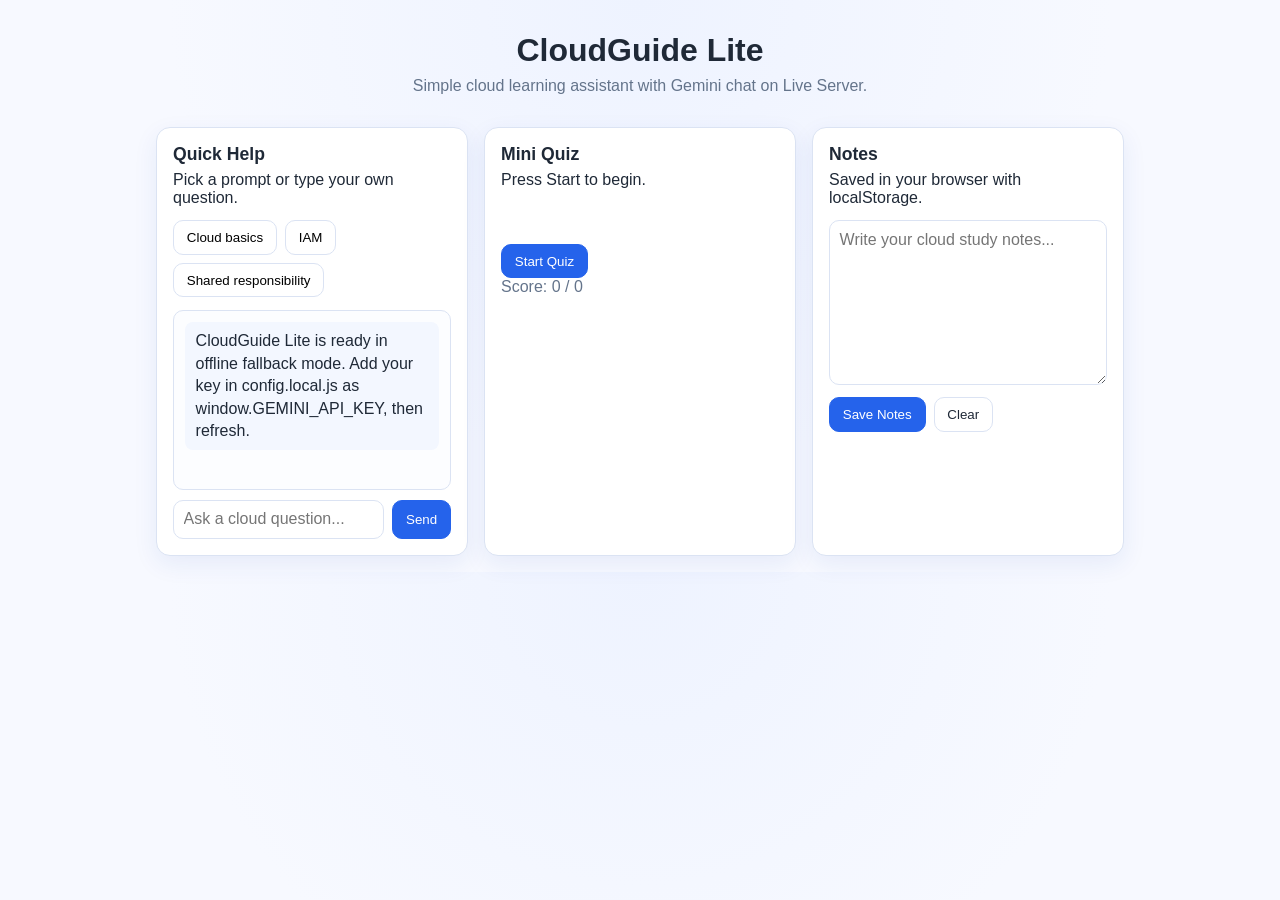
==== index.html @ 5cac66b3 "M" ====
<!DOCTYPE html>
<html lang="en">
<head>
  <meta charset="UTF-8" />
  <meta name="viewport" content="width=device-width, initial-scale=1.0" />
  <title>CloudGuide Lite</title>
  <link rel="icon" href="data:," />
  <link rel="stylesheet" href="./style.css" />
</head>
<body>
  <header class="hero">
    <h1>CloudGuide Lite</h1>
    <p>Simple cloud learning assistant with Gemini chat on Live Server.</p>
  </header>

  <main class="layout">
    <section class="card">
      <h2>Quick Help</h2>
      <p>Pick a prompt or type your own question.</p>
      <div class="quick-prompts">
        <button class="prompt" data-prompt="What is cloud computing?">Cloud basics</button>
        <button class="prompt" data-prompt="Explain IAM in simple words.">IAM</button>
        <button class="prompt" data-prompt="What is shared responsibility model?">Shared responsibility</button>
      </div>

      <div id="chat" class="chat" aria-live="polite"></div>

      <form id="chat-form" class="chat-form" autocomplete="off">
        <input id="chat-input" type="text" placeholder="Ask a cloud question..." maxlength="300" />
        <button type="submit">Send</button>
      </form>
    </section>

    <section class="card">
      <h2>Mini Quiz</h2>
      <p id="quiz-question">Press Start to begin.</p>
      <div id="quiz-options" class="quiz-options"></div>
      <p id="quiz-feedback" class="feedback"></p>
      <button id="quiz-start">Start Quiz</button>
      <p id="quiz-score" class="score">Score: 0 / 0</p>
    </section>

    <section class="card">
      <h2>Notes</h2>
      <p>Saved in your browser with localStorage.</p>
      <textarea id="notes" rows="8" placeholder="Write your cloud study notes..."></textarea>
      <div class="row">
        <button id="save-notes">Save Notes</button>
        <button id="clear-notes" class="ghost">Clear</button>
      </div>
      <p id="notes-status" class="muted"></p>
    </section>
  </main>

  <script src="./config.local.js"></script>
  <script src="./script.js"></script>
</body>
</html>
---- style.css ----
:root {
  --bg: #f7f9ff;
  --surface: #ffffff;
  --line: #dbe3f3;
  --text: #1f2937;
  --muted: #64748b;
  --accent: #2563eb;
  --accent-2: #1d4ed8;
  --ok: #166534;
  --bad: #b91c1c;
}

* {
  box-sizing: border-box;
}

body {
  margin: 0;
  font-family: "Segoe UI", Tahoma, Geneva, Verdana, sans-serif;
  color: var(--text);
  background: radial-gradient(circle at top, #eef3ff, var(--bg) 55%);
}

.hero {
  text-align: center;
  padding: 2rem 1rem 1rem;
}

.hero h1 {
  margin: 0;
  font-size: clamp(1.6rem, 2.5vw, 2.2rem);
}

.hero p {
  margin: 0.5rem 0 0;
  color: var(--muted);
}

.layout {
  max-width: 1000px;
  margin: 0 auto;
  padding: 1rem;
  display: grid;
  gap: 1rem;
  grid-template-columns: repeat(auto-fit, minmax(280px, 1fr));
}

.card {
  background: var(--surface);
  border: 1px solid var(--line);
  border-radius: 14px;
  padding: 1rem;
  box-shadow: 0 8px 24px rgba(30, 64, 175, 0.08);
}

h2 {
  margin: 0 0 0.4rem;
  font-size: 1.1rem;
}

p {
  margin: 0 0 0.8rem;
}

.quick-prompts {
  display: flex;
  flex-wrap: wrap;
  gap: 0.5rem;
  margin-bottom: 0.8rem;
}

button,
.prompt {
  border: 1px solid var(--line);
  background: #fff;
  border-radius: 10px;
  padding: 0.55rem 0.8rem;
  cursor: pointer;
}

button:hover,
.prompt:hover {
  border-color: var(--accent);
}

button[type="submit"],
#quiz-start,
#save-notes {
  background: var(--accent);
  border-color: var(--accent);
  color: #fff;
}

button[type="submit"]:hover,
#quiz-start:hover,
#save-notes:hover {
  background: var(--accent-2);
  border-color: var(--accent-2);
}

.ghost {
  background: #fff;
  color: var(--text);
}

.chat {
  min-height: 180px;
  max-height: 260px;
  overflow-y: auto;
  border: 1px solid var(--line);
  border-radius: 10px;
  padding: 0.7rem;
  margin-bottom: 0.6rem;
  background: #fcfdff;
}

.message {
  margin-bottom: 0.5rem;
  padding: 0.5rem 0.65rem;
  border-radius: 8px;
  line-height: 1.4;
  white-space: pre-wrap;
}

.user {
  background: #eaf2ff;
}

.bot {
  background: #f3f7ff;
}

.chat-form {
  display: grid;
  grid-template-columns: 1fr auto;
  gap: 0.5rem;
}

input,
textarea {
  width: 100%;
  border: 1px solid var(--line);
  border-radius: 10px;
  padding: 0.6rem;
  font: inherit;
}

.quiz-options {
  display: grid;
  gap: 0.5rem;
  margin-bottom: 0.6rem;
}

.feedback {
  min-height: 1.2rem;
  font-weight: 600;
}

.feedback.good {
  color: var(--ok);
}

.feedback.bad {
  color: var(--bad);
}

.score,
.muted {
  color: var(--muted);
}

.row {
  display: flex;
  gap: 0.5rem;
  margin-top: 0.5rem;
}
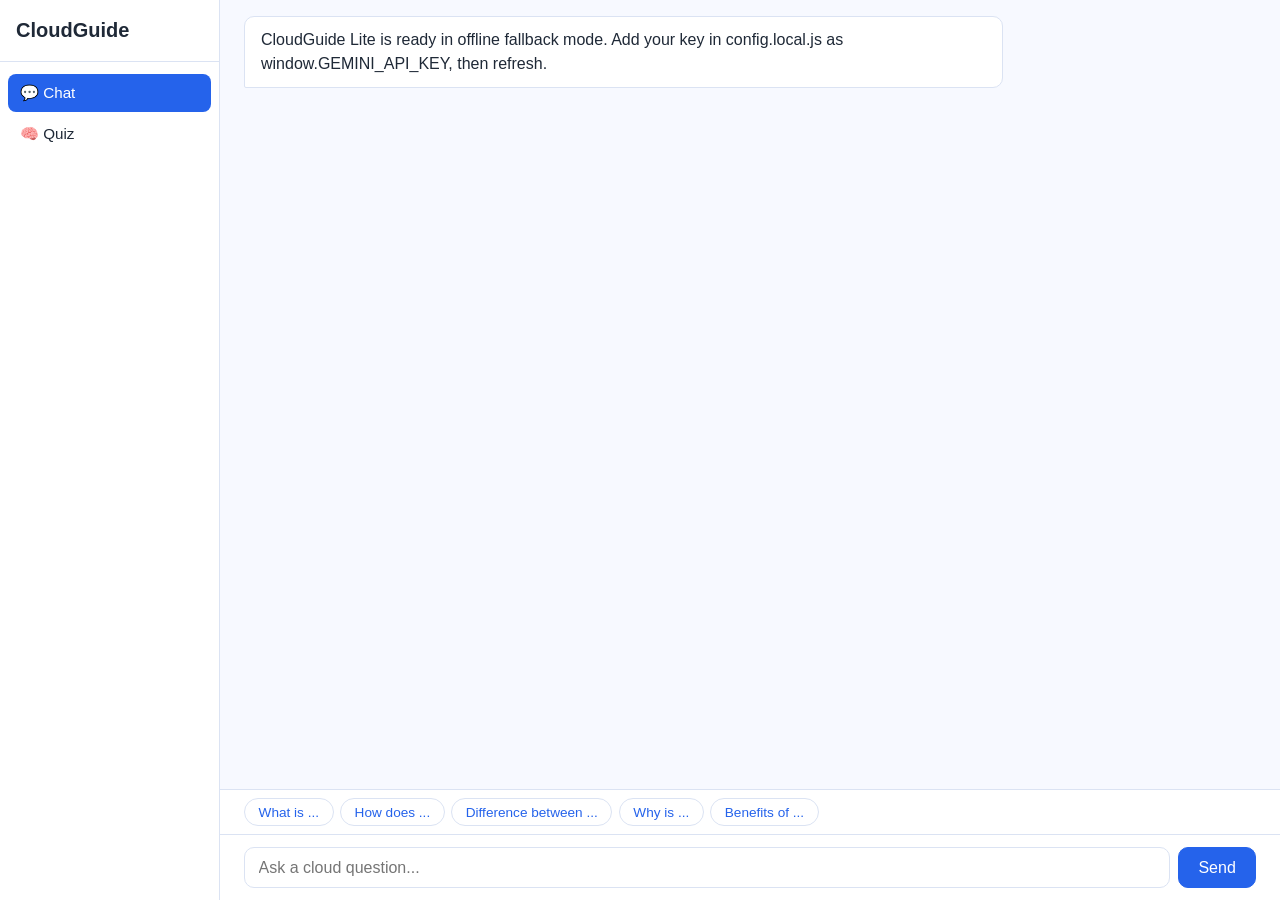
==== commit 273bff29: "Removed fluff +QoL + UI rework Massively cleaned up UI, removed a whole lot of idk files that were i" ====
--- a/index.html
+++ b/index.html
@@ -1,5 +1,6 @@
 <!DOCTYPE html>
 <html lang="en">
+
 <head>
   <meta charset="UTF-8" />
   <meta name="viewport" content="width=device-width, initial-scale=1.0" />
@@ -7,23 +8,32 @@
   <link rel="icon" href="data:," />
   <link rel="stylesheet" href="./style.css" />
 </head>
+
 <body>
-  <header class="hero">
-    <h1>CloudGuide Lite</h1>
-    <p>Simple cloud learning assistant with Gemini chat on Live Server.</p>
-  </header>
+  <!-- Sidebar -->
+  <aside class="sidebar" id="sidebar">
+    <div class="sidebar-header">
+      <h1>CloudGuide</h1>
+    </div>
+    <nav class="sidebar-nav">
+      <button class="nav-btn active" data-panel="chat">💬 Chat</button>
+      <button class="nav-btn" data-panel="quiz">🧠 Quiz</button>
+    </nav>
+  </aside>
 
-  <main class="layout">
-    <section class="card">
-      <h2>Quick Help</h2>
-      <p>Pick a prompt or type your own question.</p>
-      <div class="quick-prompts">
-        <button class="prompt" data-prompt="What is cloud computing?">Cloud basics</button>
-        <button class="prompt" data-prompt="Explain IAM in simple words.">IAM</button>
-        <button class="prompt" data-prompt="What is shared responsibility model?">Shared responsibility</button>
+  <!-- Main content -->
+  <div class="main">
+    <!-- Chat panel -->
+    <section id="panel-chat" class="panel active">
+      <div id="chat" class="chat" aria-live="polite"></div>
+
+      <div id="templates" class="templates">
+        <button class="template-btn" data-template="What is ">What is ...</button>
+        <button class="template-btn" data-template="How does ">How does ...</button>
+        <button class="template-btn" data-template="Explain the difference between ">Difference between ...</button>
+        <button class="template-btn" data-template="Why is ">Why is ...</button>
+        <button class="template-btn" data-template="What are the benefits of ">Benefits of ...</button>
       </div>
-
-      <div id="chat" class="chat" aria-live="polite"></div>
 
       <form id="chat-form" class="chat-form" autocomplete="off">
         <input id="chat-input" type="text" placeholder="Ask a cloud question..." maxlength="300" />
@@ -31,28 +41,21 @@
       </form>
     </section>
 
-    <section class="card">
-      <h2>Mini Quiz</h2>
-      <p id="quiz-question">Press Start to begin.</p>
-      <div id="quiz-options" class="quiz-options"></div>
-      <p id="quiz-feedback" class="feedback"></p>
-      <button id="quiz-start">Start Quiz</button>
-      <p id="quiz-score" class="score">Score: 0 / 0</p>
+    <!-- Quiz panel -->
+    <section id="panel-quiz" class="panel">
+      <div class="quiz-card">
+        <h2>🧠 Mini Quiz</h2>
+        <p id="quiz-question">Press Start to begin.</p>
+        <div id="quiz-options" class="quiz-options"></div>
+        <p id="quiz-feedback" class="feedback"></p>
+        <button id="quiz-start">Start Quiz</button>
+        <p id="quiz-score" class="score">Score: 0 / 0</p>
+      </div>
     </section>
-
-    <section class="card">
-      <h2>Notes</h2>
-      <p>Saved in your browser with localStorage.</p>
-      <textarea id="notes" rows="8" placeholder="Write your cloud study notes..."></textarea>
-      <div class="row">
-        <button id="save-notes">Save Notes</button>
-        <button id="clear-notes" class="ghost">Clear</button>
-      </div>
-      <p id="notes-status" class="muted"></p>
-    </section>
-  </main>
+  </div>
 
   <script src="./config.local.js"></script>
   <script src="./script.js"></script>
 </body>
-</html>
+
+</html>
--- a/style.css
+++ b/style.css
@@ -8,141 +8,213 @@
   --accent-2: #1d4ed8;
   --ok: #166534;
   --bad: #b91c1c;
+  --sidebar-w: 220px;
 }
 
 * {
   box-sizing: border-box;
-}
-
-body {
   margin: 0;
+  padding: 0;
+}
+
+html, body {
+  height: 100%;
   font-family: "Segoe UI", Tahoma, Geneva, Verdana, sans-serif;
   color: var(--text);
-  background: radial-gradient(circle at top, #eef3ff, var(--bg) 55%);
-}
-
-.hero {
-  text-align: center;
-  padding: 2rem 1rem 1rem;
-}
-
-.hero h1 {
+  background: var(--bg);
+}
+
+body {
+  display: flex;
+}
+
+/* ── Sidebar ─────────────────────────────────────────── */
+
+.sidebar {
+  width: var(--sidebar-w);
+  background: var(--surface);
+  border-right: 1px solid var(--line);
+  display: flex;
+  flex-direction: column;
+  flex-shrink: 0;
+  height: 100vh;
+}
+
+.sidebar-header {
+  padding: 1.2rem 1rem;
+  border-bottom: 1px solid var(--line);
+}
+
+.sidebar-header h1 {
+  font-size: 1.25rem;
   margin: 0;
-  font-size: clamp(1.6rem, 2.5vw, 2.2rem);
-}
-
-.hero p {
-  margin: 0.5rem 0 0;
-  color: var(--muted);
-}
-
-.layout {
-  max-width: 1000px;
-  margin: 0 auto;
-  padding: 1rem;
-  display: grid;
-  gap: 1rem;
-  grid-template-columns: repeat(auto-fit, minmax(280px, 1fr));
-}
-
-.card {
-  background: var(--surface);
-  border: 1px solid var(--line);
-  border-radius: 14px;
-  padding: 1rem;
-  box-shadow: 0 8px 24px rgba(30, 64, 175, 0.08);
-}
-
-h2 {
-  margin: 0 0 0.4rem;
-  font-size: 1.1rem;
-}
-
-p {
-  margin: 0 0 0.8rem;
-}
-
-.quick-prompts {
+}
+
+.sidebar-nav {
+  display: flex;
+  flex-direction: column;
+  gap: 0.25rem;
+  padding: 0.75rem 0.5rem;
+}
+
+.nav-btn {
+  text-align: left;
+  border: none;
+  background: transparent;
+  border-radius: 8px;
+  padding: 0.6rem 0.75rem;
+  font: inherit;
+  font-size: 0.95rem;
+  cursor: pointer;
+  color: var(--text);
+}
+
+.nav-btn:hover {
+  background: #eef3ff;
+}
+
+.nav-btn.active {
+  background: var(--accent);
+  color: #fff;
+}
+
+/* ── Main area ───────────────────────────────────────── */
+
+.main {
+  flex: 1;
+  display: flex;
+  flex-direction: column;
+  height: 100vh;
+  min-width: 0;
+}
+
+/* ── Panels ──────────────────────────────────────────── */
+
+.panel {
+  display: none;
+  flex-direction: column;
+  flex: 1;
+  min-height: 0;
+}
+
+.panel.active {
+  display: flex;
+}
+
+/* ── Chat ────────────────────────────────────────────── */
+
+.chat {
+  flex: 1;
+  overflow-y: auto;
+  padding: 1rem 1.5rem;
+  background: var(--bg);
+}
+
+.message {
+  margin-bottom: 0.75rem;
+  padding: 0.7rem 1rem;
+  border-radius: 10px;
+  line-height: 1.5;
+  white-space: pre-wrap;
+  max-width: 75%;
+}
+
+.user {
+  background: var(--accent);
+  color: #fff;
+  margin-left: auto;
+  border-bottom-right-radius: 2px;
+}
+
+.bot {
+  background: var(--surface);
+  border: 1px solid var(--line);
+  border-bottom-left-radius: 2px;
+}
+
+/* ── Templates row ───────────────────────────────────── */
+
+.templates {
   display: flex;
   flex-wrap: wrap;
+  gap: 0.4rem;
+  padding: 0.5rem 1.5rem;
+  border-top: 1px solid var(--line);
+  background: var(--surface);
+}
+
+.template-btn {
+  border: 1px solid var(--line);
+  background: #fff;
+  border-radius: 20px;
+  padding: 0.35rem 0.85rem;
+  font-size: 0.85rem;
+  cursor: pointer;
+  color: var(--accent);
+}
+
+.template-btn:hover {
+  background: #eef3ff;
+  border-color: var(--accent);
+}
+
+/* ── Chat form ────────────────────────────────────────── */
+
+.chat-form {
+  display: flex;
   gap: 0.5rem;
-  margin-bottom: 0.8rem;
-}
-
-button,
-.prompt {
-  border: 1px solid var(--line);
-  background: #fff;
-  border-radius: 10px;
-  padding: 0.55rem 0.8rem;
-  cursor: pointer;
-}
-
-button:hover,
-.prompt:hover {
+  padding: 0.75rem 1.5rem;
+  border-top: 1px solid var(--line);
+  background: var(--surface);
+}
+
+.chat-form input {
+  flex: 1;
+  border: 1px solid var(--line);
+  border-radius: 10px;
+  padding: 0.65rem 0.85rem;
+  font: inherit;
+  outline: none;
+}
+
+.chat-form input:focus {
   border-color: var(--accent);
 }
 
-button[type="submit"],
-#quiz-start,
-#save-notes {
-  background: var(--accent);
-  border-color: var(--accent);
-  color: #fff;
-}
-
-button[type="submit"]:hover,
-#quiz-start:hover,
-#save-notes:hover {
+.chat-form button[type="submit"] {
+  background: var(--accent);
+  border: 1px solid var(--accent);
+  color: #fff;
+  border-radius: 10px;
+  padding: 0.65rem 1.2rem;
+  font: inherit;
+  cursor: pointer;
+}
+
+.chat-form button[type="submit"]:hover {
   background: var(--accent-2);
   border-color: var(--accent-2);
 }
 
-.ghost {
-  background: #fff;
-  color: var(--text);
-}
-
-.chat {
-  min-height: 180px;
-  max-height: 260px;
-  overflow-y: auto;
-  border: 1px solid var(--line);
-  border-radius: 10px;
-  padding: 0.7rem;
-  margin-bottom: 0.6rem;
-  background: #fcfdff;
-}
-
-.message {
-  margin-bottom: 0.5rem;
-  padding: 0.5rem 0.65rem;
-  border-radius: 8px;
-  line-height: 1.4;
-  white-space: pre-wrap;
-}
-
-.user {
-  background: #eaf2ff;
-}
-
-.bot {
-  background: #f3f7ff;
-}
-
-.chat-form {
-  display: grid;
-  grid-template-columns: 1fr auto;
-  gap: 0.5rem;
-}
-
-input,
-textarea {
-  width: 100%;
-  border: 1px solid var(--line);
-  border-radius: 10px;
-  padding: 0.6rem;
-  font: inherit;
+/* ── Quiz panel ──────────────────────────────────────── */
+
+.quiz-card {
+  max-width: 600px;
+  margin: 2rem auto;
+  background: var(--surface);
+  border: 1px solid var(--line);
+  border-radius: 14px;
+  padding: 1.5rem;
+  box-shadow: 0 8px 24px rgba(30, 64, 175, 0.08);
+}
+
+.quiz-card h2 {
+  margin: 0 0 0.6rem;
+  font-size: 1.2rem;
+}
+
+.quiz-card p {
+  margin: 0 0 0.8rem;
 }
 
 .quiz-options {
@@ -151,6 +223,34 @@
   margin-bottom: 0.6rem;
 }
 
+.quiz-options button {
+  border: 1px solid var(--line);
+  background: #fff;
+  border-radius: 10px;
+  padding: 0.55rem 0.8rem;
+  cursor: pointer;
+  font: inherit;
+}
+
+.quiz-options button:hover {
+  border-color: var(--accent);
+}
+
+#quiz-start {
+  background: var(--accent);
+  border: 1px solid var(--accent);
+  color: #fff;
+  border-radius: 10px;
+  padding: 0.55rem 0.8rem;
+  cursor: pointer;
+  font: inherit;
+}
+
+#quiz-start:hover {
+  background: var(--accent-2);
+  border-color: var(--accent-2);
+}
+
 .feedback {
   min-height: 1.2rem;
   font-weight: 600;
@@ -164,13 +264,32 @@
   color: var(--bad);
 }
 
-.score,
-.muted {
+.score {
   color: var(--muted);
 }
 
-.row {
-  display: flex;
-  gap: 0.5rem;
-  margin-top: 0.5rem;
-}
+/* ── Responsive ──────────────────────────────────────── */
+
+@media (max-width: 600px) {
+  .sidebar {
+    width: 60px;
+  }
+  .sidebar-header h1 {
+    font-size: 0;
+  }
+  .sidebar-header::after {
+    content: "☁️";
+    font-size: 1.5rem;
+  }
+  .nav-btn {
+    font-size: 0;
+    text-align: center;
+    padding: 0.6rem;
+  }
+  .nav-btn::first-letter {
+    font-size: 1.2rem;
+  }
+  .message {
+    max-width: 90%;
+  }
+}
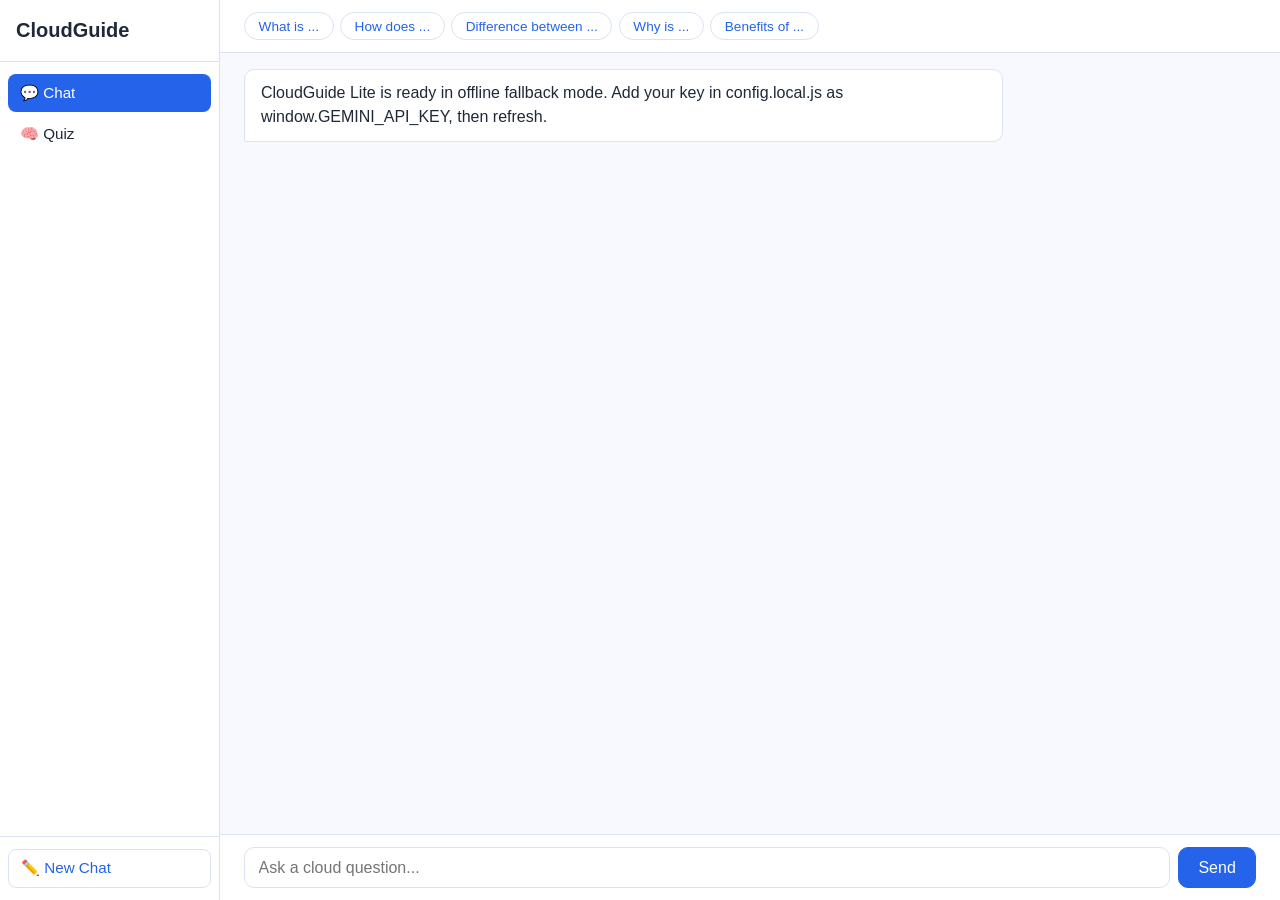
==== commit f807578f: "QoL fix" ====
--- a/index.html
+++ b/index.html
@@ -19,14 +19,15 @@
       <button class="nav-btn active" data-panel="chat">💬 Chat</button>
       <button class="nav-btn" data-panel="quiz">🧠 Quiz</button>
     </nav>
+    <div class="sidebar-footer">
+      <button id="new-chat-btn" class="new-chat-btn">✏️ New Chat</button>
+    </div>
   </aside>
 
   <!-- Main content -->
   <div class="main">
     <!-- Chat panel -->
     <section id="panel-chat" class="panel active">
-      <div id="chat" class="chat" aria-live="polite"></div>
-
       <div id="templates" class="templates">
         <button class="template-btn" data-template="What is ">What is ...</button>
         <button class="template-btn" data-template="How does ">How does ...</button>
@@ -34,6 +35,8 @@
         <button class="template-btn" data-template="Why is ">Why is ...</button>
         <button class="template-btn" data-template="What are the benefits of ">Benefits of ...</button>
       </div>
+
+      <div id="chat" class="chat" aria-live="polite"></div>
 
       <form id="chat-form" class="chat-form" autocomplete="off">
         <input id="chat-input" type="text" placeholder="Ask a cloud question..." maxlength="300" />
--- a/style.css
+++ b/style.css
@@ -55,6 +55,30 @@
   flex-direction: column;
   gap: 0.25rem;
   padding: 0.75rem 0.5rem;
+  flex: 1;
+}
+
+.sidebar-footer {
+  padding: 0.75rem 0.5rem;
+  border-top: 1px solid var(--line);
+}
+
+.new-chat-btn {
+  width: 100%;
+  text-align: left;
+  border: 1px solid var(--line);
+  background: transparent;
+  border-radius: 8px;
+  padding: 0.6rem 0.75rem;
+  font: inherit;
+  font-size: 0.95rem;
+  cursor: pointer;
+  color: var(--accent);
+}
+
+.new-chat-btn:hover {
+  background: #eef3ff;
+  border-color: var(--accent);
 }
 
 .nav-btn {
@@ -138,8 +162,8 @@
   display: flex;
   flex-wrap: wrap;
   gap: 0.4rem;
-  padding: 0.5rem 1.5rem;
-  border-top: 1px solid var(--line);
+  padding: 0.75rem 1.5rem;
+  border-bottom: 1px solid var(--line);
   background: var(--surface);
 }
 
